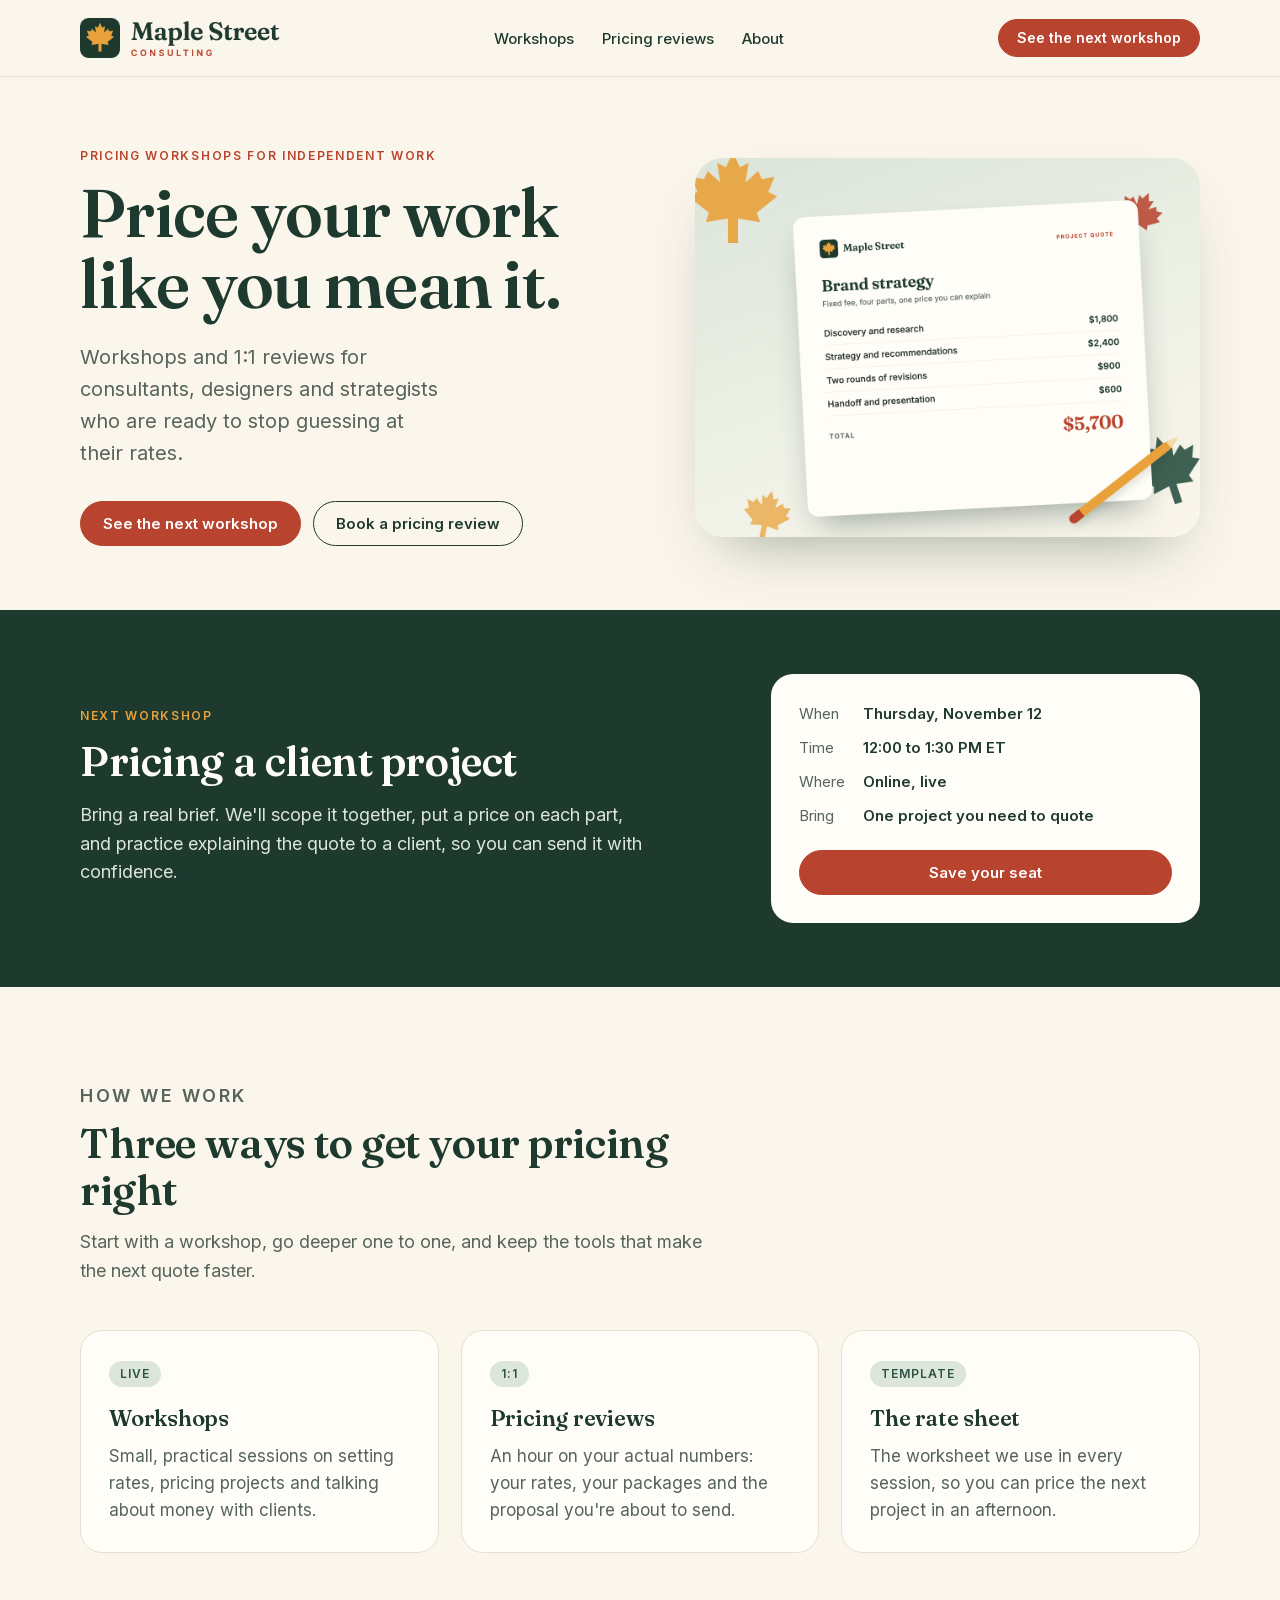
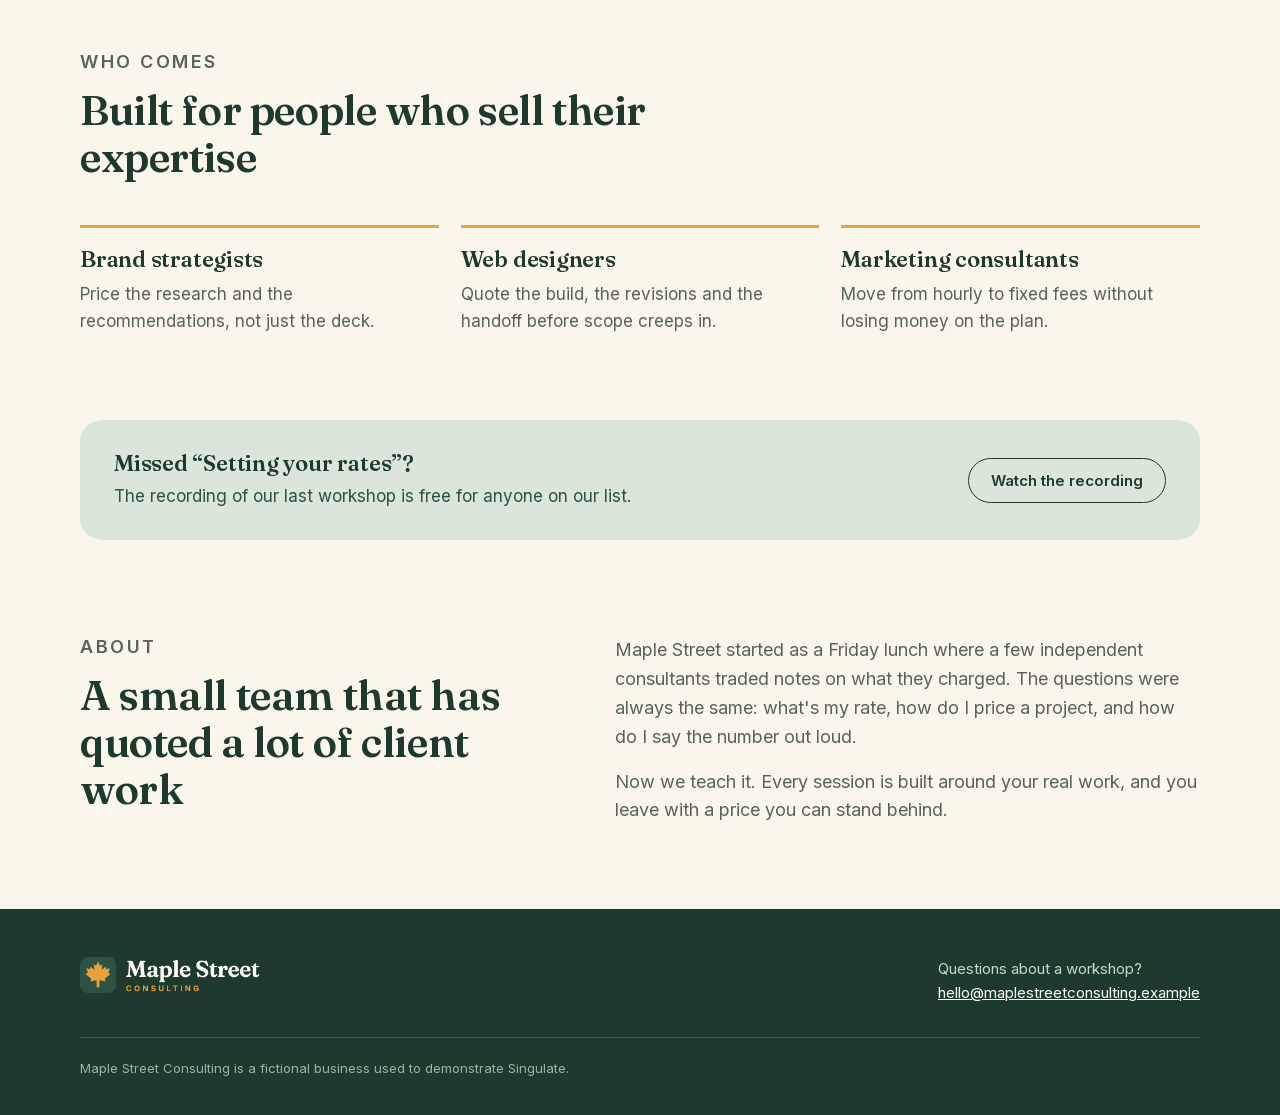
==== index.html @ 3837f45d "Maple Street Consulting demo site (fictional business) Co-Authored-By: Claude Opus 5.5 <noreply@anth" ====
<!doctype html>
<html lang="en">
<head>
<meta charset="utf-8">
<meta name="viewport" content="width=device-width, initial-scale=1">
<title>Maple Street Consulting | Pricing workshops for independent consultants</title>
<meta name="description" content="Workshops and 1:1 pricing reviews for consultants, designers and strategists who are ready to stop guessing at their rates.">
<meta name="robots" content="noindex,nofollow">
<meta name="theme-color" content="#1E3A2F">
<meta property="og:type" content="website">
<meta property="og:site_name" content="Maple Street Consulting">
<meta property="og:title" content="Maple Street Consulting">
<meta property="og:description" content="Workshops and 1:1 pricing reviews for consultants, designers and strategists who are ready to stop guessing at their rates.">
<meta property="og:image" content="https://singulate-ai.github.io/maple-street-consulting/maple-street/og.png">
<link rel="icon" type="image/svg+xml" href="maple-street/mark.svg">
<link rel="icon" type="image/png" sizes="512x512" href="maple-street/icon-512.png">
<link rel="apple-touch-icon" href="maple-street/icon-512.png">
<!-- Maple Street Consulting is a fictional business. Singulate uses it to demonstrate the product. -->
<style>
@font-face{font-family:'Fraunces';src:url(maple-street/fonts/fraunces.woff2) format('woff2');font-weight:400 700;font-display:swap}
@font-face{font-family:'Inter';src:url(maple-street/fonts/inter.woff2) format('woff2');font-weight:400 700;font-display:swap}
:root{
  --forest:#1E3A2F;--forest-2:#2C5243;--maple:#B8432E;--amber:#E9A23B;
  --cream:#FBF6EC;--paper:#FFFDF8;--sage:#DCE5DA;--ink:#1E2A24;--muted:#56645C;--line:#E7DFD0;
  --serif:'Fraunces',Georgia,'Times New Roman',serif;--sans:'Inter',-apple-system,'Segoe UI',Helvetica,Arial,sans-serif;
}
*{box-sizing:border-box}
html{-webkit-text-size-adjust:100%}
body{margin:0;background:var(--cream);color:var(--ink);font:400 17px/1.6 var(--sans)}
img{max-width:100%;height:auto;display:block}
a{color:inherit}
.wrap{width:min(1120px,100% - 40px);margin-inline:auto}
.eyebrow{font:600 12px/1.2 var(--sans);letter-spacing:.14em;text-transform:uppercase;color:var(--maple);margin:0 0 14px}
h1,h2,h3{font-family:var(--serif);font-weight:600;color:var(--forest);letter-spacing:-.01em;margin:0}
h1{font-size:clamp(40px,6vw,68px);line-height:1.04}
h2{font-size:clamp(30px,4vw,42px);line-height:1.12}
h3{font-size:22px;line-height:1.25}
p{margin:0}
.btn{display:inline-flex;align-items:center;gap:8px;padding:14px 22px;border-radius:999px;font:600 15px/1 var(--sans);text-decoration:none;border:1.5px solid var(--forest);transition:transform .15s ease,background .15s ease}
.btn:hover{transform:translateY(-1px)}
.btn-primary{background:var(--maple);border-color:var(--maple);color:#fff}
.btn-ghost{color:var(--forest);background:transparent}

/* header */
header{position:sticky;top:0;z-index:5;background:rgba(251,246,236,.92);backdrop-filter:saturate(140%) blur(8px);border-bottom:1px solid var(--line)}
.nav{display:flex;align-items:center;justify-content:space-between;height:76px}
.brand img{height:40px;width:auto}
.nav ul{display:flex;gap:28px;list-style:none;margin:0;padding:0;font:500 15px/1 var(--sans)}
.nav ul a{text-decoration:none;color:var(--forest)}
.nav .btn{padding:11px 18px;font-size:14px}

/* hero */
.hero{padding:72px 0 64px}
.hero-grid{display:grid;grid-template-columns:1.05fr .95fr;gap:56px;align-items:center}
.hero .lede{font-size:20px;color:var(--muted);max-width:30ch;margin:22px 0 32px}
.hero .actions{display:flex;flex-wrap:wrap;gap:12px}
.hero-art{border-radius:28px;overflow:hidden;box-shadow:0 30px 60px -30px rgba(30,58,47,.45)}

/* next workshop */
.band{background:var(--forest);color:var(--cream);padding:64px 0}
.band h2,.band h3{color:var(--paper)}
.band .eyebrow{color:var(--amber)}
.workshop{display:grid;grid-template-columns:1.2fr .8fr;gap:48px;align-items:center}
.workshop p.body{color:#DCE5DA;font-size:18px;margin-top:16px;max-width:52ch}
.details{background:var(--paper);color:var(--ink);border-radius:22px;padding:28px}
.details dl{margin:0 0 22px;display:grid;grid-template-columns:auto 1fr;gap:10px 18px;font-size:15px}
.details dt{color:var(--muted)}
.details dd{margin:0;font-weight:600;color:var(--forest)}
.details .btn{width:100%;justify-content:center}

/* sections */
section.block{padding:84px 0}
.intro{max-width:640px;margin-bottom:44px}
.intro p{color:var(--muted);font-size:18px;margin-top:14px}
.cards{display:grid;grid-template-columns:repeat(3,1fr);gap:22px}
.card{background:var(--paper);border:1px solid var(--line);border-radius:22px;padding:28px}
.card .tag{display:inline-block;font:600 12px/1 var(--sans);letter-spacing:.08em;text-transform:uppercase;color:var(--forest-2);background:var(--sage);border-radius:999px;padding:7px 11px;margin-bottom:18px}
.card p{color:var(--muted);margin-top:10px}
.who{display:grid;grid-template-columns:repeat(3,1fr);gap:22px}
.who div{border-top:3px solid var(--amber);padding-top:18px}
.who p{color:var(--muted);margin-top:8px}
.past{display:flex;gap:28px;align-items:center;justify-content:space-between;background:var(--sage);border-radius:22px;padding:30px 34px}
.past p{color:var(--forest-2);margin-top:6px}

/* about */
.about{display:grid;grid-template-columns:.9fr 1.1fr;gap:56px;align-items:start}
.about p{color:var(--muted);font-size:18px}
.about p+p{margin-top:16px}

/* footer */
footer{background:var(--forest);color:#C9D6CB;padding:48px 0 36px;font-size:15px}
.foot{display:flex;flex-wrap:wrap;gap:24px;justify-content:space-between;align-items:flex-start}
.foot img{height:36px;width:auto}
.foot a{color:var(--paper)}
.fine{margin-top:32px;padding-top:20px;border-top:1px solid rgba(255,255,255,.15);font-size:13px;color:#9FB3A5}

@media (max-width:900px){
  .hero-grid,.workshop,.about{grid-template-columns:1fr}
  .cards,.who{grid-template-columns:1fr}
  .nav ul{display:none}
  .past{flex-direction:column;align-items:flex-start}
}
</style>
</head>
<body>
<header>
  <div class="wrap nav">
    <a class="brand" href="#top" aria-label="Maple Street Consulting home"><img src="maple-street/logo.png" alt="Maple Street Consulting" width="186" height="40"></a>
    <ul>
      <li><a href="#workshops">Workshops</a></li>
      <li><a href="#reviews">Pricing reviews</a></li>
      <li><a href="#about">About</a></li>
    </ul>
    <a class="btn btn-primary" href="#next">See the next workshop</a>
  </div>
</header>

<main id="top">
  <section class="hero">
    <div class="wrap hero-grid">
      <div>
        <p class="eyebrow">Pricing workshops for independent work</p>
        <h1>Price your work like you mean it.</h1>
        <p class="lede">Workshops and 1:1 reviews for consultants, designers and strategists who are ready to stop guessing at their rates.</p>
        <div class="actions">
          <a class="btn btn-primary" href="#next">See the next workshop</a>
          <a class="btn btn-ghost" href="#reviews">Book a pricing review</a>
        </div>
      </div>
      <div class="hero-art"><img src="maple-street/hero.png" alt="A project quote on a desk, broken into scope, research, revisions and handoff" width="1200" height="900"></div>
    </div>
  </section>

  <section class="band" id="next">
    <div class="wrap workshop">
      <div>
        <p class="eyebrow">Next workshop</p>
        <h2>Pricing a client project</h2>
        <p class="body">Bring a real brief. We'll scope it together, put a price on each part, and practice explaining the quote to a client, so you can send it with confidence.</p>
      </div>
      <div class="details">
        <dl>
          <dt>When</dt><dd>Thursday, November 12</dd>
          <dt>Time</dt><dd>12:00 to 1:30 PM ET</dd>
          <dt>Where</dt><dd>Online, live</dd>
          <dt>Bring</dt><dd>One project you need to quote</dd>
        </dl>
        <a class="btn btn-primary" href="#next">Save your seat</a>
      </div>
    </div>
  </section>

  <section class="block" id="workshops">
    <div class="wrap">
      <div class="intro">
        <p class="eyebrow">How we work</p>
        <h2>Three ways to get your pricing right</h2>
        <p>Start with a workshop, go deeper one to one, and keep the tools that make the next quote faster.</p>
      </div>
      <div class="cards">
        <article class="card">
          <span class="tag">Live</span>
          <h3>Workshops</h3>
          <p>Small, practical sessions on setting rates, pricing projects and talking about money with clients.</p>
        </article>
        <article class="card" id="reviews">
          <span class="tag">1:1</span>
          <h3>Pricing reviews</h3>
          <p>An hour on your actual numbers: your rates, your packages and the proposal you're about to send.</p>
        </article>
        <article class="card">
          <span class="tag">Template</span>
          <h3>The rate sheet</h3>
          <p>The worksheet we use in every session, so you can price the next project in an afternoon.</p>
        </article>
      </div>
    </div>
  </section>

  <section class="block" style="padding-top:0">
    <div class="wrap">
      <div class="intro">
        <p class="eyebrow">Who comes</p>
        <h2>Built for people who sell their expertise</h2>
      </div>
      <div class="who">
        <div><h3>Brand strategists</h3><p>Price the research and the recommendations, not just the deck.</p></div>
        <div><h3>Web designers</h3><p>Quote the build, the revisions and the handoff before scope creeps in.</p></div>
        <div><h3>Marketing consultants</h3><p>Move from hourly to fixed fees without losing money on the plan.</p></div>
      </div>
    </div>
  </section>

  <section class="block" style="padding-top:0">
    <div class="wrap past">
      <div>
        <h3>Missed &ldquo;Setting your rates&rdquo;?</h3>
        <p>The recording of our last workshop is free for anyone on our list.</p>
      </div>
      <a class="btn btn-ghost" href="#next">Watch the recording</a>
    </div>
  </section>

  <section class="block" id="about" style="padding-top:12px">
    <div class="wrap about">
      <div>
        <p class="eyebrow">About</p>
        <h2>A small team that has quoted a lot of client work</h2>
      </div>
      <div>
        <p>Maple Street started as a Friday lunch where a few independent consultants traded notes on what they charged. The questions were always the same: what's my rate, how do I price a project, and how do I say the number out loud.</p>
        <p>Now we teach it. Every session is built around your real work, and you leave with a price you can stand behind.</p>
      </div>
    </div>
  </section>
</main>

<footer>
  <div class="wrap">
    <div class="foot">
      <img src="maple-street/logo-white.png" alt="Maple Street Consulting" width="167" height="36">
      <p>Questions about a workshop?<br><a href="#next">hello@maplestreetconsulting.example</a></p>
    </div>
    <p class="fine">Maple Street Consulting is a fictional business used to demonstrate Singulate.</p>
  </div>
</footer>
</body>
</html>
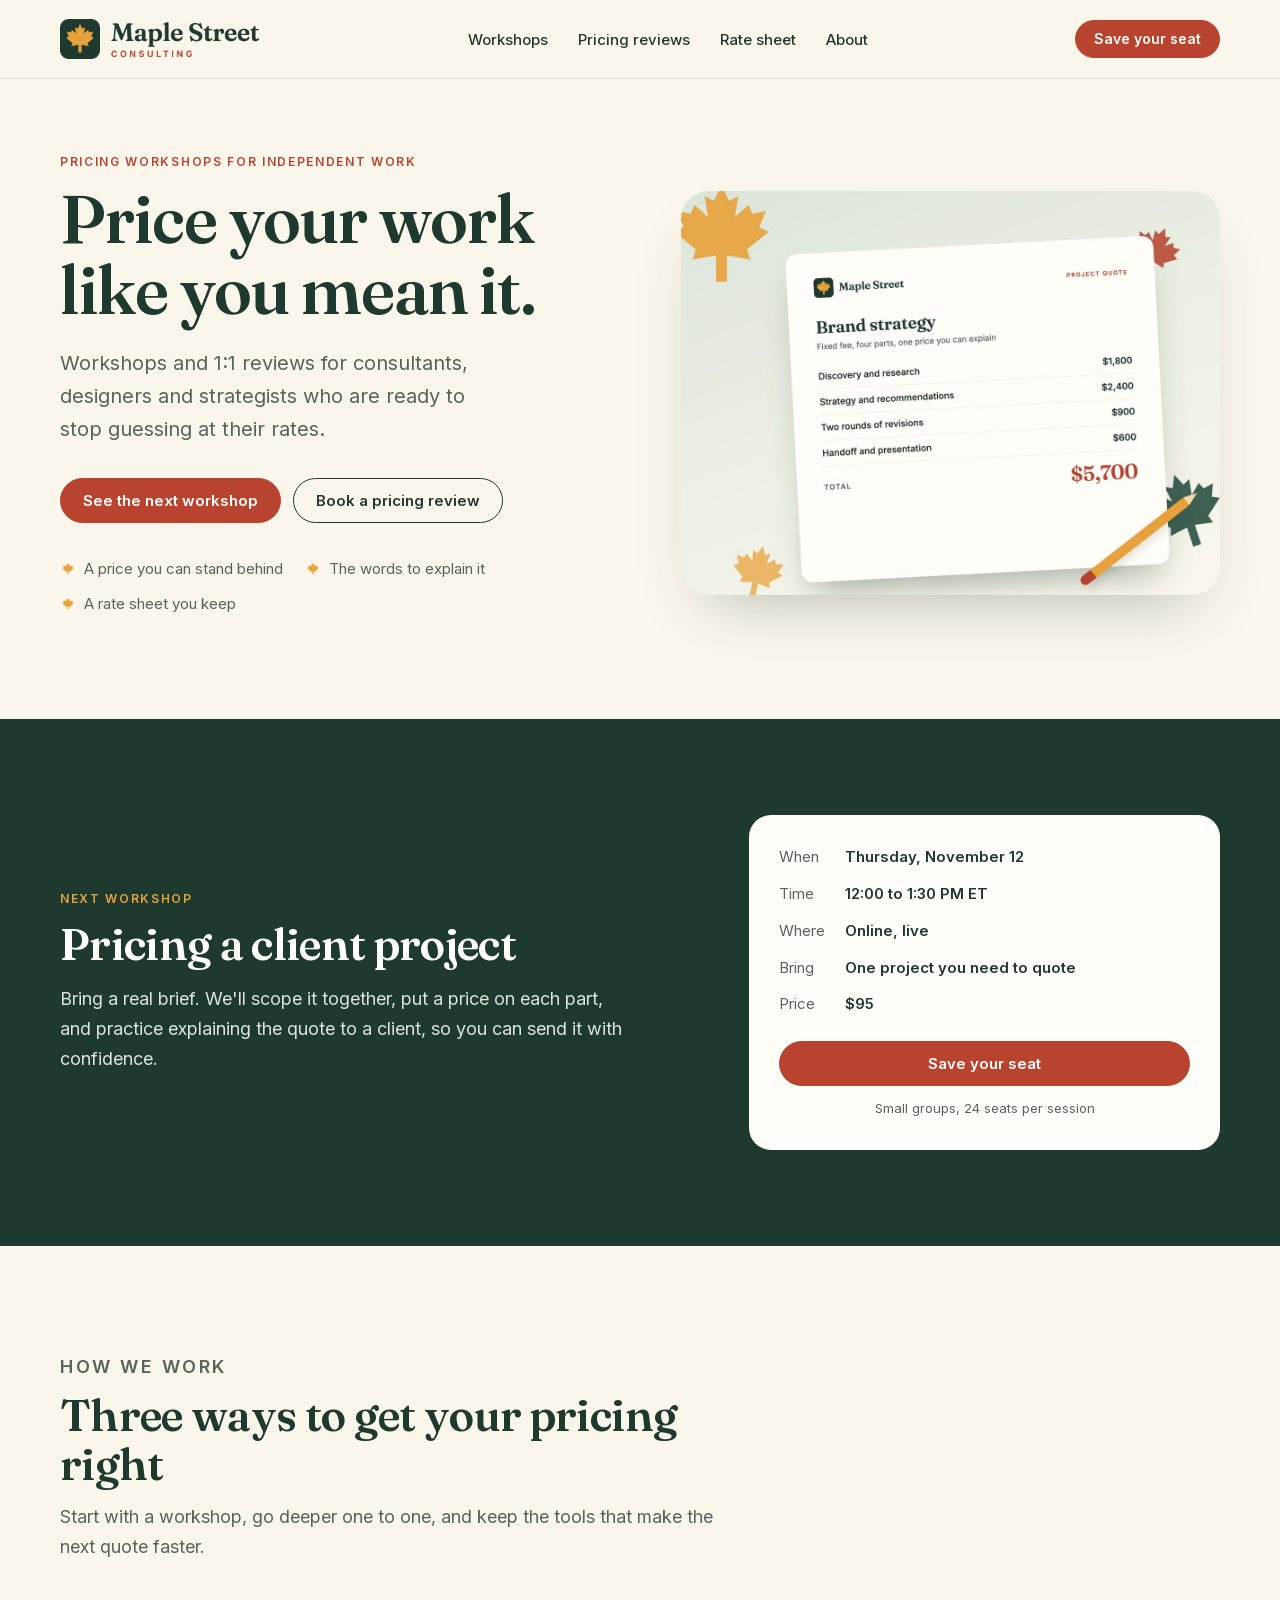
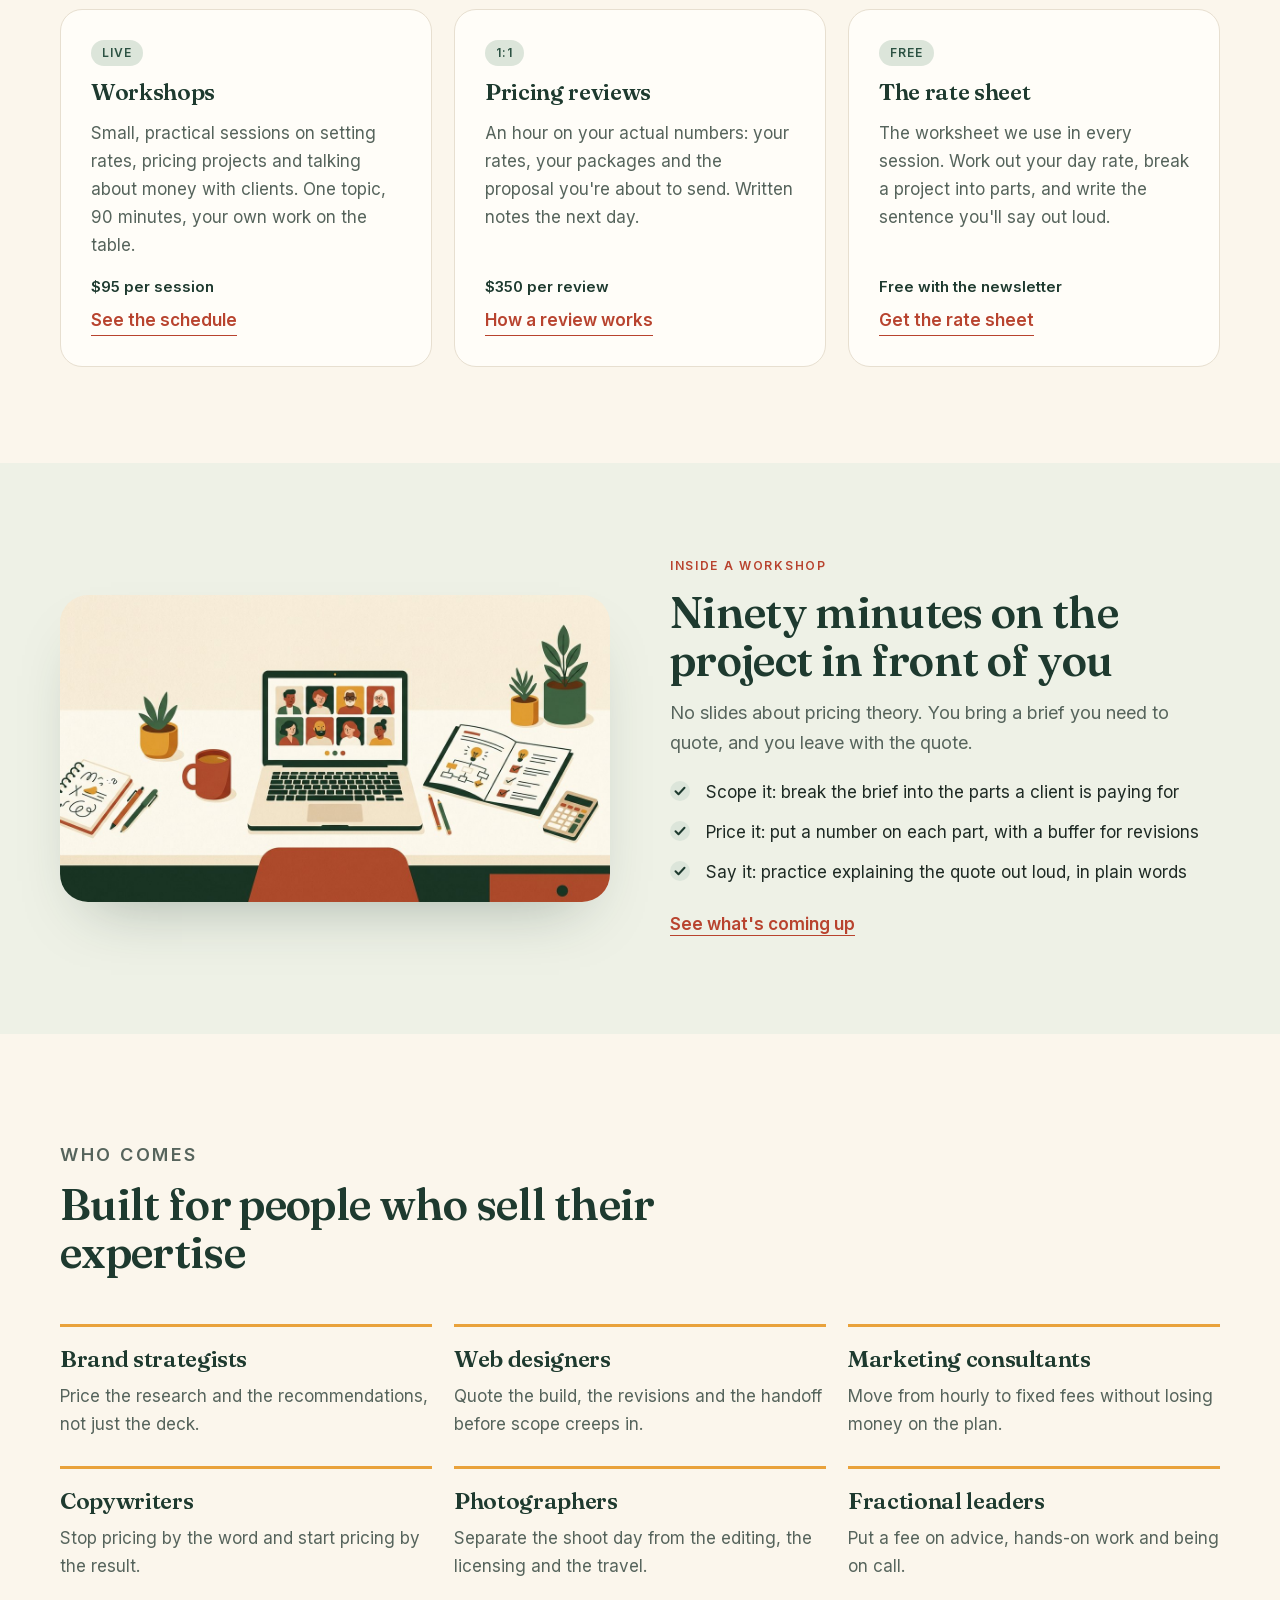
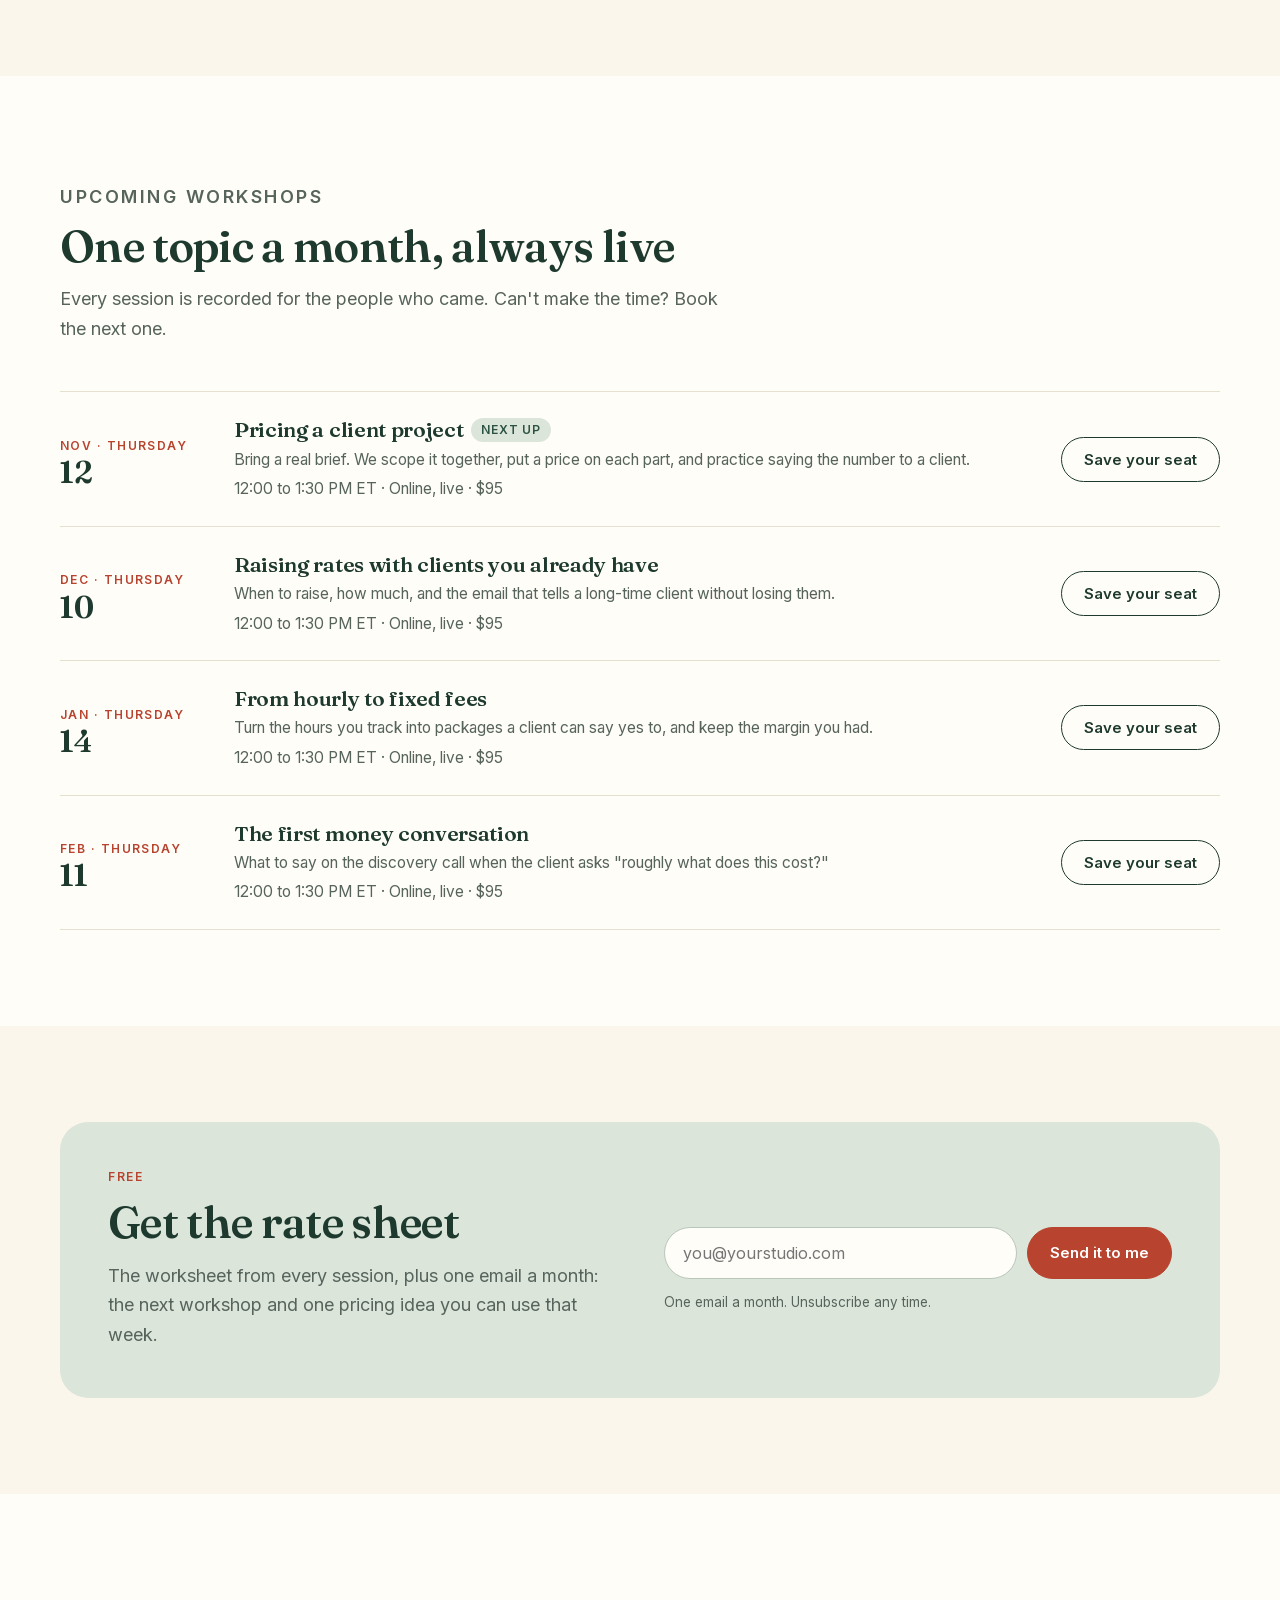
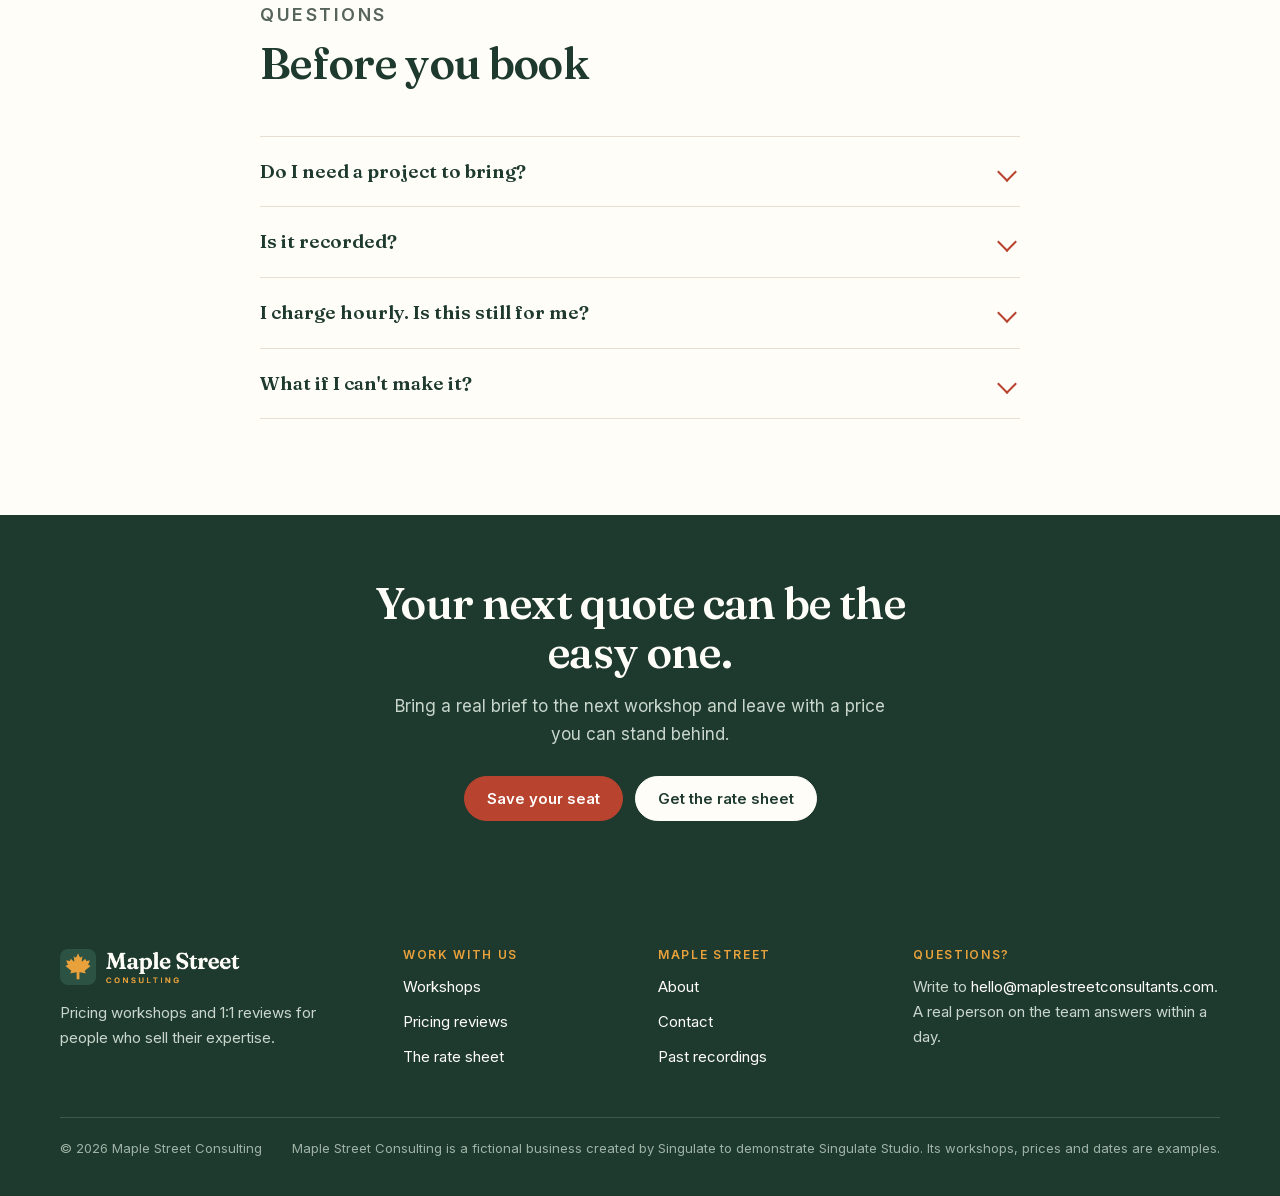
==== commit ad7bb840: "Build out the Maple Street Consulting demo site Five pages (home, workshops, pricing reviews, rate s" ====
--- a/index.html
+++ b/index.html
@@ -5,224 +5,153 @@
 <meta name="viewport" content="width=device-width, initial-scale=1">
 <title>Maple Street Consulting | Pricing workshops for independent consultants</title>
 <meta name="description" content="Workshops and 1:1 pricing reviews for consultants, designers and strategists who are ready to stop guessing at their rates.">
-<meta name="robots" content="noindex,nofollow">
+<meta name="robots" content="noindex">
 <meta name="theme-color" content="#1E3A2F">
+<link rel="canonical" href="https://maplestreetconsultants.com/">
 <meta property="og:type" content="website">
 <meta property="og:site_name" content="Maple Street Consulting">
-<meta property="og:title" content="Maple Street Consulting">
+<meta property="og:title" content="Maple Street Consulting | Pricing workshops for independent consultants">
 <meta property="og:description" content="Workshops and 1:1 pricing reviews for consultants, designers and strategists who are ready to stop guessing at their rates.">
-<meta property="og:image" content="https://singulate-ai.github.io/maple-street-consulting/maple-street/og.png">
-<link rel="icon" type="image/svg+xml" href="maple-street/mark.svg">
-<link rel="icon" type="image/png" sizes="512x512" href="maple-street/icon-512.png">
-<link rel="apple-touch-icon" href="maple-street/icon-512.png">
-<!-- Maple Street Consulting is a fictional business. Singulate uses it to demonstrate the product. -->
-<style>
-@font-face{font-family:'Fraunces';src:url(maple-street/fonts/fraunces.woff2) format('woff2');font-weight:400 700;font-display:swap}
-@font-face{font-family:'Inter';src:url(maple-street/fonts/inter.woff2) format('woff2');font-weight:400 700;font-display:swap}
-:root{
-  --forest:#1E3A2F;--forest-2:#2C5243;--maple:#B8432E;--amber:#E9A23B;
-  --cream:#FBF6EC;--paper:#FFFDF8;--sage:#DCE5DA;--ink:#1E2A24;--muted:#56645C;--line:#E7DFD0;
-  --serif:'Fraunces',Georgia,'Times New Roman',serif;--sans:'Inter',-apple-system,'Segoe UI',Helvetica,Arial,sans-serif;
-}
-*{box-sizing:border-box}
-html{-webkit-text-size-adjust:100%}
-body{margin:0;background:var(--cream);color:var(--ink);font:400 17px/1.6 var(--sans)}
-img{max-width:100%;height:auto;display:block}
-a{color:inherit}
-.wrap{width:min(1120px,100% - 40px);margin-inline:auto}
-.eyebrow{font:600 12px/1.2 var(--sans);letter-spacing:.14em;text-transform:uppercase;color:var(--maple);margin:0 0 14px}
-h1,h2,h3{font-family:var(--serif);font-weight:600;color:var(--forest);letter-spacing:-.01em;margin:0}
-h1{font-size:clamp(40px,6vw,68px);line-height:1.04}
-h2{font-size:clamp(30px,4vw,42px);line-height:1.12}
-h3{font-size:22px;line-height:1.25}
-p{margin:0}
-.btn{display:inline-flex;align-items:center;gap:8px;padding:14px 22px;border-radius:999px;font:600 15px/1 var(--sans);text-decoration:none;border:1.5px solid var(--forest);transition:transform .15s ease,background .15s ease}
-.btn:hover{transform:translateY(-1px)}
-.btn-primary{background:var(--maple);border-color:var(--maple);color:#fff}
-.btn-ghost{color:var(--forest);background:transparent}
-
-/* header */
-header{position:sticky;top:0;z-index:5;background:rgba(251,246,236,.92);backdrop-filter:saturate(140%) blur(8px);border-bottom:1px solid var(--line)}
-.nav{display:flex;align-items:center;justify-content:space-between;height:76px}
-.brand img{height:40px;width:auto}
-.nav ul{display:flex;gap:28px;list-style:none;margin:0;padding:0;font:500 15px/1 var(--sans)}
-.nav ul a{text-decoration:none;color:var(--forest)}
-.nav .btn{padding:11px 18px;font-size:14px}
-
-/* hero */
-.hero{padding:72px 0 64px}
-.hero-grid{display:grid;grid-template-columns:1.05fr .95fr;gap:56px;align-items:center}
-.hero .lede{font-size:20px;color:var(--muted);max-width:30ch;margin:22px 0 32px}
-.hero .actions{display:flex;flex-wrap:wrap;gap:12px}
-.hero-art{border-radius:28px;overflow:hidden;box-shadow:0 30px 60px -30px rgba(30,58,47,.45)}
-
-/* next workshop */
-.band{background:var(--forest);color:var(--cream);padding:64px 0}
-.band h2,.band h3{color:var(--paper)}
-.band .eyebrow{color:var(--amber)}
-.workshop{display:grid;grid-template-columns:1.2fr .8fr;gap:48px;align-items:center}
-.workshop p.body{color:#DCE5DA;font-size:18px;margin-top:16px;max-width:52ch}
-.details{background:var(--paper);color:var(--ink);border-radius:22px;padding:28px}
-.details dl{margin:0 0 22px;display:grid;grid-template-columns:auto 1fr;gap:10px 18px;font-size:15px}
-.details dt{color:var(--muted)}
-.details dd{margin:0;font-weight:600;color:var(--forest)}
-.details .btn{width:100%;justify-content:center}
-
-/* sections */
-section.block{padding:84px 0}
-.intro{max-width:640px;margin-bottom:44px}
-.intro p{color:var(--muted);font-size:18px;margin-top:14px}
-.cards{display:grid;grid-template-columns:repeat(3,1fr);gap:22px}
-.card{background:var(--paper);border:1px solid var(--line);border-radius:22px;padding:28px}
-.card .tag{display:inline-block;font:600 12px/1 var(--sans);letter-spacing:.08em;text-transform:uppercase;color:var(--forest-2);background:var(--sage);border-radius:999px;padding:7px 11px;margin-bottom:18px}
-.card p{color:var(--muted);margin-top:10px}
-.who{display:grid;grid-template-columns:repeat(3,1fr);gap:22px}
-.who div{border-top:3px solid var(--amber);padding-top:18px}
-.who p{color:var(--muted);margin-top:8px}
-.past{display:flex;gap:28px;align-items:center;justify-content:space-between;background:var(--sage);border-radius:22px;padding:30px 34px}
-.past p{color:var(--forest-2);margin-top:6px}
-
-/* about */
-.about{display:grid;grid-template-columns:.9fr 1.1fr;gap:56px;align-items:start}
-.about p{color:var(--muted);font-size:18px}
-.about p+p{margin-top:16px}
-
-/* footer */
-footer{background:var(--forest);color:#C9D6CB;padding:48px 0 36px;font-size:15px}
-.foot{display:flex;flex-wrap:wrap;gap:24px;justify-content:space-between;align-items:flex-start}
-.foot img{height:36px;width:auto}
-.foot a{color:var(--paper)}
-.fine{margin-top:32px;padding-top:20px;border-top:1px solid rgba(255,255,255,.15);font-size:13px;color:#9FB3A5}
-
-@media (max-width:900px){
-  .hero-grid,.workshop,.about{grid-template-columns:1fr}
-  .cards,.who{grid-template-columns:1fr}
-  .nav ul{display:none}
-  .past{flex-direction:column;align-items:flex-start}
-}
-</style>
+<meta property="og:url" content="https://maplestreetconsultants.com/">
+<meta property="og:image" content="https://maplestreetconsultants.com/assets/img/og.png">
+<meta name="twitter:card" content="summary_large_image">
+<link rel="icon" type="image/svg+xml" href="assets/img/mark.svg">
+<link rel="icon" type="image/png" sizes="512x512" href="assets/img/icon-512.png">
+<link rel="apple-touch-icon" href="assets/img/icon-512.png">
+<link rel="preload" href="assets/fonts/fraunces.woff2" as="font" type="font/woff2" crossorigin>
+<link rel="stylesheet" href="assets/css/site.css">
+<script type="application/ld+json">{"@context": "https://schema.org", "@type": "ProfessionalService", "name": "Maple Street Consulting", "url": "https://maplestreetconsultants.com/", "logo": "https://maplestreetconsultants.com/assets/img/logo.png", "image": "https://maplestreetconsultants.com/assets/img/og.png", "email": "hello@maplestreetconsultants.com", "description": "Pricing workshops and 1:1 pricing reviews for independent consultants, designers and strategists.", "slogan": "Price your work like you mean it."}</script>
+<!-- Maple Street Consulting is a fictional business. Singulate uses it to demonstrate Singulate Studio. -->
 </head>
 <body>
-<header>
-  <div class="wrap nav">
-    <a class="brand" href="#top" aria-label="Maple Street Consulting home"><img src="maple-street/logo.png" alt="Maple Street Consulting" width="186" height="40"></a>
-    <ul>
-      <li><a href="#workshops">Workshops</a></li>
-      <li><a href="#reviews">Pricing reviews</a></li>
-      <li><a href="#about">About</a></li>
-    </ul>
-    <a class="btn btn-primary" href="#next">See the next workshop</a>
+<a class="skip" href="#main">Skip to content</a>
+<header class="top">
+  <nav class="wrap nav" aria-label="Main">
+    <a class="brand" href="index.html" aria-label="Maple Street Consulting home"><img src="assets/img/logo.png" alt="Maple Street Consulting" width="186" height="40"></a>
+    <ul class="menu" id="menu"><li><a href="workshops.html">Workshops</a></li><li><a href="pricing-reviews.html">Pricing reviews</a></li><li><a href="rate-sheet.html">Rate sheet</a></li><li><a href="about.html">About</a></li></ul>
+    <a class="btn btn-primary" href="workshops.html#next">Save your seat</a>
+    <button class="burger" type="button" aria-controls="menu" aria-expanded="false" aria-label="Menu"><svg width="20" height="14" viewBox="0 0 20 14"><path d="M1 1h18M1 7h18M1 13h18" stroke="currentColor" stroke-width="2" stroke-linecap="round"/></svg></button>
+  </nav>
+</header>
+<main id="main">
+
+<section class="hero">
+  <div class="wrap hero-grid">
+    <div>
+      <p class="eyebrow">Pricing workshops for independent work</p>
+      <h1>Price your work like you mean it.</h1>
+      <p class="lede">Workshops and 1:1 reviews for consultants, designers and strategists who are ready to stop guessing at their rates.</p>
+      <div class="actions"><a class="btn btn-primary" href="workshops.html#next">See the next workshop</a><a class="btn btn-ghost" href="pricing-reviews.html">Book a pricing review</a></div>
+      <ul class="leave"><li><svg width="16" height="16" viewBox="0 0 100 100" aria-hidden="true"><path fill="#E9A23B" d="M50 12 L55.5 24 L62.5 20.5 L60 36 L70 27 L73 33.5 L83 31.5 L78 43.5 L85 47 L69 60 L71.5 67.5 L54 64.5 L54 84 L46 84 L46 64.5 L28.5 67.5 L31 60 L15 47 L22 43.5 L17 31.5 L27 33.5 L30 27 L40 36 L37.5 20.5 L44.5 24 Z"/></svg>A price you can stand behind</li><li><svg width="16" height="16" viewBox="0 0 100 100" aria-hidden="true"><path fill="#E9A23B" d="M50 12 L55.5 24 L62.5 20.5 L60 36 L70 27 L73 33.5 L83 31.5 L78 43.5 L85 47 L69 60 L71.5 67.5 L54 64.5 L54 84 L46 84 L46 64.5 L28.5 67.5 L31 60 L15 47 L22 43.5 L17 31.5 L27 33.5 L30 27 L40 36 L37.5 20.5 L44.5 24 Z"/></svg>The words to explain it</li><li><svg width="16" height="16" viewBox="0 0 100 100" aria-hidden="true"><path fill="#E9A23B" d="M50 12 L55.5 24 L62.5 20.5 L60 36 L70 27 L73 33.5 L83 31.5 L78 43.5 L85 47 L69 60 L71.5 67.5 L54 64.5 L54 84 L46 84 L46 64.5 L28.5 67.5 L31 60 L15 47 L22 43.5 L17 31.5 L27 33.5 L30 27 L40 36 L37.5 20.5 L44.5 24 Z"/></svg>A rate sheet you keep</li></ul>
+    </div>
+    <div class="art"><img src="assets/img/hero-quote.jpg" width="1200" height="900" alt="A project quote for brand strategy, broken into four priced parts: discovery and research, strategy and recommendations, two rounds of revisions, and handoff, totaling $5,700"></div>
   </div>
-</header>
+</section>
 
-<main id="top">
-  <section class="hero">
-    <div class="wrap hero-grid">
-      <div>
-        <p class="eyebrow">Pricing workshops for independent work</p>
-        <h1>Price your work like you mean it.</h1>
-        <p class="lede">Workshops and 1:1 reviews for consultants, designers and strategists who are ready to stop guessing at their rates.</p>
-        <div class="actions">
-          <a class="btn btn-primary" href="#next">See the next workshop</a>
-          <a class="btn btn-ghost" href="#reviews">Book a pricing review</a>
-        </div>
-      </div>
-      <div class="hero-art"><img src="maple-street/hero.png" alt="A project quote on a desk, broken into scope, research, revisions and handoff" width="1200" height="900"></div>
+<section class="band" id="next">
+  <div class="wrap workshop">
+    <div>
+      <p class="eyebrow">Next workshop</p>
+      <h2>Pricing a client project</h2>
+      <p class="body">Bring a real brief. We'll scope it together, put a price on each part, and practice explaining the quote to a client, so you can send it with confidence.</p>
     </div>
-  </section>
+    <div class="details">
+      <dl><dt>When</dt><dd>Thursday, November 12</dd><dt>Time</dt><dd>12:00 to 1:30 PM ET</dd><dt>Where</dt><dd>Online, live</dd><dt>Bring</dt><dd>One project you need to quote</dd><dt>Price</dt><dd>$95</dd></dl>
+      <a class="btn btn-primary" href="workshops.html#next">Save your seat</a>
+      <p class="seats">Small groups, 24 seats per session</p>
+    </div>
+  </div>
+</section>
 
-  <section class="band" id="next">
-    <div class="wrap workshop">
-      <div>
-        <p class="eyebrow">Next workshop</p>
-        <h2>Pricing a client project</h2>
-        <p class="body">Bring a real brief. We'll scope it together, put a price on each part, and practice explaining the quote to a client, so you can send it with confidence.</p>
-      </div>
-      <div class="details">
-        <dl>
-          <dt>When</dt><dd>Thursday, November 12</dd>
-          <dt>Time</dt><dd>12:00 to 1:30 PM ET</dd>
-          <dt>Where</dt><dd>Online, live</dd>
-          <dt>Bring</dt><dd>One project you need to quote</dd>
-        </dl>
-        <a class="btn btn-primary" href="#next">Save your seat</a>
-      </div>
+<section>
+  <div class="wrap">
+    <div class="intro"><p class="eyebrow">How we work</p><h2>Three ways to get your pricing right</h2><p>Start with a workshop, go deeper one to one, and keep the tools that make the next quote faster.</p></div>
+    <div class="cards">
+      <article class="card"><span class="tag">Live</span><h3>Workshops</h3><p>Small, practical sessions on setting rates, pricing projects and talking about money with clients. One topic, 90 minutes, your own work on the table.</p><span class="price">$95 per session</span><a class="textlink" href="workshops.html">See the schedule</a></article>
+      <article class="card"><span class="tag">1:1</span><h3>Pricing reviews</h3><p>An hour on your actual numbers: your rates, your packages and the proposal you're about to send. Written notes the next day.</p><span class="price">$350 per review</span><a class="textlink" href="pricing-reviews.html">How a review works</a></article>
+      <article class="card"><span class="tag">Free</span><h3>The rate sheet</h3><p>The worksheet we use in every session. Work out your day rate, break a project into parts, and write the sentence you'll say out loud.</p><span class="price">Free with the newsletter</span><a class="textlink" href="rate-sheet.html">Get the rate sheet</a></article>
     </div>
-  </section>
+  </div>
+</section>
 
-  <section class="block" id="workshops">
-    <div class="wrap">
-      <div class="intro">
-        <p class="eyebrow">How we work</p>
-        <h2>Three ways to get your pricing right</h2>
-        <p>Start with a workshop, go deeper one to one, and keep the tools that make the next quote faster.</p>
-      </div>
-      <div class="cards">
-        <article class="card">
-          <span class="tag">Live</span>
-          <h3>Workshops</h3>
-          <p>Small, practical sessions on setting rates, pricing projects and talking about money with clients.</p>
-        </article>
-        <article class="card" id="reviews">
-          <span class="tag">1:1</span>
-          <h3>Pricing reviews</h3>
-          <p>An hour on your actual numbers: your rates, your packages and the proposal you're about to send.</p>
-        </article>
-        <article class="card">
-          <span class="tag">Template</span>
-          <h3>The rate sheet</h3>
-          <p>The worksheet we use in every session, so you can price the next project in an afternoon.</p>
-        </article>
-      </div>
+<section class="sage">
+  <div class="wrap split">
+    <div class="art"><img src="assets/img/workshop-scene.jpg" width="1200" height="670" alt="Illustration of an online workshop: a laptop showing eight participants on a desk with a notebook, coffee and a calculator"></div>
+    <div>
+      <p class="eyebrow">Inside a workshop</p>
+      <h2>Ninety minutes on the project in front of you</h2>
+      <p class="muted" style="margin-top:14px;font-size:18px">No slides about pricing theory. You bring a brief you need to quote, and you leave with the quote.</p>
+      <ul class="checks"><li><svg width="20" height="20" viewBox="0 0 20 20" aria-hidden="true"><circle cx="10" cy="10" r="10" fill="#DCE5DA"/><path d="M5.5 10.3l3 3 6-6.5" fill="none" stroke="#1E3A2F" stroke-width="2" stroke-linecap="round" stroke-linejoin="round"/></svg><span>Scope it: break the brief into the parts a client is paying for</span></li><li><svg width="20" height="20" viewBox="0 0 20 20" aria-hidden="true"><circle cx="10" cy="10" r="10" fill="#DCE5DA"/><path d="M5.5 10.3l3 3 6-6.5" fill="none" stroke="#1E3A2F" stroke-width="2" stroke-linecap="round" stroke-linejoin="round"/></svg><span>Price it: put a number on each part, with a buffer for revisions</span></li><li><svg width="20" height="20" viewBox="0 0 20 20" aria-hidden="true"><circle cx="10" cy="10" r="10" fill="#DCE5DA"/><path d="M5.5 10.3l3 3 6-6.5" fill="none" stroke="#1E3A2F" stroke-width="2" stroke-linecap="round" stroke-linejoin="round"/></svg><span>Say it: practice explaining the quote out loud, in plain words</span></li></ul>
+      <p style="margin-top:24px"><a class="textlink" href="workshops.html">See what's coming up</a></p>
     </div>
-  </section>
+  </div>
+</section>
 
-  <section class="block" style="padding-top:0">
-    <div class="wrap">
-      <div class="intro">
-        <p class="eyebrow">Who comes</p>
-        <h2>Built for people who sell their expertise</h2>
-      </div>
-      <div class="who">
-        <div><h3>Brand strategists</h3><p>Price the research and the recommendations, not just the deck.</p></div>
-        <div><h3>Web designers</h3><p>Quote the build, the revisions and the handoff before scope creeps in.</p></div>
-        <div><h3>Marketing consultants</h3><p>Move from hourly to fixed fees without losing money on the plan.</p></div>
-      </div>
+<section>
+  <div class="wrap">
+    <div class="intro"><p class="eyebrow">Who comes</p><h2>Built for people who sell their expertise</h2></div>
+    <div class="who">
+      <div><h3>Brand strategists</h3><p>Price the research and the recommendations, not just the deck.</p></div>
+      <div><h3>Web designers</h3><p>Quote the build, the revisions and the handoff before scope creeps in.</p></div>
+      <div><h3>Marketing consultants</h3><p>Move from hourly to fixed fees without losing money on the plan.</p></div>
+      <div><h3>Copywriters</h3><p>Stop pricing by the word and start pricing by the result.</p></div>
+      <div><h3>Photographers</h3><p>Separate the shoot day from the editing, the licensing and the travel.</p></div>
+      <div><h3>Fractional leaders</h3><p>Put a fee on advice, hands-on work and being on call.</p></div>
     </div>
-  </section>
+  </div>
+</section>
 
-  <section class="block" style="padding-top:0">
-    <div class="wrap past">
-      <div>
-        <h3>Missed &ldquo;Setting your rates&rdquo;?</h3>
-        <p>The recording of our last workshop is free for anyone on our list.</p>
-      </div>
-      <a class="btn btn-ghost" href="#next">Watch the recording</a>
-    </div>
-  </section>
+<section class="paper">
+  <div class="wrap">
+    <div class="intro"><p class="eyebrow">Upcoming workshops</p><h2>One topic a month, always live</h2><p>Every session is recorded for the people who came. Can't make the time? Book the next one.</p></div>
+    <ul class="schedule"><li><div class="date"><span>Nov &middot; Thursday</span><b>12</b></div><div><h3>Pricing a client project<span class="pill">Next up</span></h3><p>Bring a real brief. We scope it together, put a price on each part, and practice saying the number to a client.</p><p>12:00 to 1:30 PM ET &middot; Online, live &middot; $95</p></div><a class="btn btn-ghost" href="workshops.html#next">Save your seat</a></li><li><div class="date"><span>Dec &middot; Thursday</span><b>10</b></div><div><h3>Raising rates with clients you already have</h3><p>When to raise, how much, and the email that tells a long-time client without losing them.</p><p>12:00 to 1:30 PM ET &middot; Online, live &middot; $95</p></div><a class="btn btn-ghost" href="workshops.html#next">Save your seat</a></li><li><div class="date"><span>Jan &middot; Thursday</span><b>14</b></div><div><h3>From hourly to fixed fees</h3><p>Turn the hours you track into packages a client can say yes to, and keep the margin you had.</p><p>12:00 to 1:30 PM ET &middot; Online, live &middot; $95</p></div><a class="btn btn-ghost" href="workshops.html#next">Save your seat</a></li><li><div class="date"><span>Feb &middot; Thursday</span><b>11</b></div><div><h3>The first money conversation</h3><p>What to say on the discovery call when the client asks "roughly what does this cost?"</p><p>12:00 to 1:30 PM ET &middot; Online, live &middot; $95</p></div><a class="btn btn-ghost" href="workshops.html#next">Save your seat</a></li></ul>
+  </div>
+</section>
 
-  <section class="block" id="about" style="padding-top:12px">
-    <div class="wrap about">
-      <div>
-        <p class="eyebrow">About</p>
-        <h2>A small team that has quoted a lot of client work</h2>
-      </div>
-      <div>
-        <p>Maple Street started as a Friday lunch where a few independent consultants traded notes on what they charged. The questions were always the same: what's my rate, how do I price a project, and how do I say the number out loud.</p>
-        <p>Now we teach it. Every session is built around your real work, and you leave with a price you can stand behind.</p>
-      </div>
-    </div>
-  </section>
+<section>
+  <div class="wrap">
+    <div class="signup">
+  <div><p class="eyebrow">Free</p><h2>Get the rate sheet</h2><p class="muted" style="margin-top:14px;font-size:18px">The worksheet from every session, plus one email a month: the next workshop and one pricing idea you can use that week.</p></div>
+  <div>
+    <form class="form" data-demo>
+      <label class="skip" for="email-Send">Email address</label>
+      <input id="email-Send" type="email" required placeholder="you@yourstudio.com" autocomplete="email">
+      <button class="btn btn-primary" type="submit">Send it to me</button>
+    </form>
+    <p class="thanks" role="status">Thanks. Maple Street is a demo business, so nothing was sent and your address wasn't stored.</p>
+    <p class="form-note">One email a month. Unsubscribe any time.</p>
+  </div>
+</div>
+  </div>
+</section>
+
+<section class="paper">
+  <div class="narrow">
+    <div class="intro"><p class="eyebrow">Questions</p><h2>Before you book</h2></div>
+    <div class="faq"><details><summary>Do I need a project to bring?</summary><div class="a">It helps a lot. If you don't have one right now, bring the last project you quoted. You'll see what you'd change.</div></details><details><summary>Is it recorded?</summary><div class="a">Yes. Everyone who registers gets the recording and the worksheet the next morning, whether they made it live or not.</div></details><details><summary>I charge hourly. Is this still for me?</summary><div class="a">Yes. Most people who come start there. The workshops show you how to turn hours into parts a client can see and agree to pay for.</div></details><details><summary>What if I can't make it?</summary><div class="a">Move to any later workshop, no charge. Write to us before the session starts.</div></details></div>
+  </div>
+</section>
+
+<section class="band tight">
+  <div class="wrap cta">
+    <h2>Your next quote can be the easy one.</h2>
+    <p>Bring a real brief to the next workshop and leave with a price you can stand behind.</p>
+    <div class="actions"><a class="btn btn-primary" href="workshops.html#next">Save your seat</a><a class="btn btn-light" href="rate-sheet.html">Get the rate sheet</a></div>
+  </div>
+</section>
+
 </main>
-
 <footer>
   <div class="wrap">
     <div class="foot">
-      <img src="maple-street/logo-white.png" alt="Maple Street Consulting" width="167" height="36">
-      <p>Questions about a workshop?<br><a href="#next">hello@maplestreetconsulting.example</a></p>
+      <div><img src="assets/img/logo-white.png" alt="Maple Street Consulting" width="167" height="36"><p>Pricing workshops and 1:1 reviews for people who sell their expertise.</p></div>
+      <div><h4>Work with us</h4><ul><li><a href="workshops.html">Workshops</a></li><li><a href="pricing-reviews.html">Pricing reviews</a></li><li><a href="rate-sheet.html">The rate sheet</a></li></ul></div>
+      <div><h4>Maple Street</h4><ul><li><a href="about.html">About</a></li><li><a href="mailto:hello@maplestreetconsultants.com">Contact</a></li><li><a href="workshops.html#recording">Past recordings</a></li></ul></div>
+      <div><h4>Questions?</h4><p>Write to <a href="mailto:hello@maplestreetconsultants.com">hello@maplestreetconsultants.com</a>. A real person on the team answers within a day.</p></div>
     </div>
-    <p class="fine">Maple Street Consulting is a fictional business used to demonstrate Singulate.</p>
+    <div class="fine"><span>&copy; 2026 Maple Street Consulting</span><span>Maple Street Consulting is a fictional business created by Singulate to demonstrate Singulate Studio. Its workshops, prices and dates are examples.</span></div>
   </div>
 </footer>
+<script src="assets/js/site.js"></script>
 </body>
 </html>
--- a/assets/css/site.css
+++ b/assets/css/site.css
@@ -0,0 +1,188 @@
+@font-face{font-family:'Fraunces';src:url(../fonts/fraunces.woff2) format('woff2');font-weight:300 900;font-display:swap}
+@font-face{font-family:'Inter';src:url(../fonts/inter.woff2) format('woff2');font-weight:300 900;font-display:swap}
+:root{
+  --forest:#1E3A2F;--forest-2:#2C5243;--maple:#B8432E;--maple-dark:#9C3624;--amber:#E9A23B;
+  --cream:#FBF6EC;--paper:#FFFDF8;--sage:#DCE5DA;--sage-2:#EEF1E6;--ink:#1E2A24;--muted:#56645C;--line:#E7DFD0;
+  --serif:'Fraunces',Georgia,'Times New Roman',serif;--sans:'Inter',-apple-system,'Segoe UI',Helvetica,Arial,sans-serif;
+  --radius:22px;--shadow:0 30px 60px -30px rgba(30,58,47,.35);
+}
+*{box-sizing:border-box}
+html{-webkit-text-size-adjust:100%;scroll-behavior:smooth}
+body{margin:0;background:var(--cream);color:var(--ink);font:400 17px/1.65 var(--sans);-webkit-font-smoothing:antialiased}
+img{max-width:100%;height:auto;display:block}
+a{color:inherit}
+p{margin:0}
+h1,h2,h3,h4{font-family:var(--serif);font-weight:600;color:var(--forest);letter-spacing:-.015em;margin:0}
+h1{font-size:clamp(40px,5.6vw,68px);line-height:1.04}
+h2{font-size:clamp(30px,3.8vw,44px);line-height:1.1}
+h3{font-size:23px;line-height:1.25}
+.wrap{width:min(1160px,100% - 40px);margin-inline:auto}
+.narrow{width:min(760px,100% - 40px);margin-inline:auto}
+.eyebrow{font:600 12px/1.2 var(--sans);letter-spacing:.14em;text-transform:uppercase;color:var(--maple);margin:0 0 14px}
+.lede{font-size:20px;color:var(--muted);max-width:34ch}
+.muted{color:var(--muted)}
+.skip{position:absolute;left:-999px;top:8px;background:var(--forest);color:#fff;padding:10px 14px;border-radius:8px;z-index:20}
+.skip:focus{left:12px}
+:focus-visible{outline:3px solid var(--amber);outline-offset:3px;border-radius:6px}
+
+/* buttons */
+.btn{display:inline-flex;align-items:center;justify-content:center;gap:8px;padding:14px 22px;border-radius:999px;font:600 15px/1 var(--sans);text-decoration:none;border:1.5px solid var(--forest);transition:transform .15s ease,background .15s ease,color .15s ease;cursor:pointer}
+.btn:hover{transform:translateY(-1px)}
+.btn-primary{background:var(--maple);border-color:var(--maple);color:#fff}
+.btn-primary:hover{background:var(--maple-dark);border-color:var(--maple-dark)}
+.btn-ghost{color:var(--forest);background:transparent}
+.btn-ghost:hover{background:var(--sage-2)}
+.btn-light{background:var(--paper);border-color:var(--paper);color:var(--forest)}
+.textlink{font-weight:600;color:var(--maple);text-decoration:none;border-bottom:1.5px solid currentColor;padding-bottom:1px}
+
+/* header */
+.top{position:sticky;top:0;z-index:10;background:rgba(251,246,236,.94);backdrop-filter:saturate(140%) blur(8px);border-bottom:1px solid var(--line)}
+.nav{display:flex;align-items:center;justify-content:space-between;height:78px;gap:24px}
+.brand img{height:40px;width:auto}
+.menu{display:flex;align-items:center;gap:30px;list-style:none;margin:0;padding:0;font:500 15px/1 var(--sans)}
+.menu a{text-decoration:none;color:var(--forest);padding:8px 0;border-bottom:2px solid transparent}
+.menu a:hover,.menu a[aria-current=page]{border-bottom-color:var(--amber)}
+.nav .btn{padding:11px 18px;font-size:14px}
+.burger{display:none;background:none;border:1.5px solid var(--line);border-radius:12px;width:44px;height:44px;cursor:pointer;color:var(--forest)}
+.burger svg{margin:auto}
+
+/* sections */
+section{padding:96px 0}
+.tight{padding:64px 0}
+.band{background:var(--forest);color:var(--cream)}
+.band h2,.band h3{color:var(--paper)}
+.band .eyebrow{color:var(--amber)}
+.band .muted,.band .lede{color:#C9D6CB}
+.sage{background:var(--sage-2)}
+.paper{background:var(--paper)}
+.intro{max-width:660px;margin-bottom:48px}
+.intro p{color:var(--muted);font-size:18px;margin-top:14px}
+.band .intro p{color:#C9D6CB}
+
+/* hero */
+.hero{padding:76px 0 88px}
+.hero-grid{display:grid;grid-template-columns:1.02fr .98fr;gap:60px;align-items:center}
+.hero .lede{margin:22px 0 32px}
+.actions{display:flex;flex-wrap:wrap;gap:12px}
+.art{border-radius:28px;overflow:hidden;box-shadow:var(--shadow)}
+.leave{display:flex;flex-wrap:wrap;gap:10px 22px;margin-top:34px;padding:0;list-style:none;color:var(--muted);font-size:15px}
+.leave li{display:flex;align-items:center;gap:8px}
+.leave svg{flex:none}
+.page-hero{padding:72px 0 56px}
+.page-hero .lede{margin-top:20px;max-width:48ch}
+
+/* cards */
+.cards{display:grid;grid-template-columns:repeat(3,1fr);gap:22px}
+.card{background:var(--paper);border:1px solid var(--line);border-radius:var(--radius);padding:30px;display:flex;flex-direction:column;gap:12px}
+.card .tag{align-self:flex-start;font:600 12px/1 var(--sans);letter-spacing:.08em;text-transform:uppercase;color:var(--forest-2);background:var(--sage);border-radius:999px;padding:7px 11px}
+.card p{color:var(--muted)}
+.card .price{font:600 15px/1 var(--sans);color:var(--forest);margin-top:auto;padding-top:8px}
+.card .textlink{align-self:flex-start}
+
+/* next workshop */
+.workshop{display:grid;grid-template-columns:1.15fr .85fr;gap:52px;align-items:center}
+.workshop .body{font-size:18px;margin-top:16px;max-width:52ch;color:#DCE5DA}
+.details{background:var(--paper);color:var(--ink);border-radius:var(--radius);padding:30px}
+.details dl{margin:0 0 24px;display:grid;grid-template-columns:auto 1fr;gap:12px 20px;font-size:15px}
+.details dt{color:var(--muted)}
+.details dd{margin:0;font-weight:600;color:var(--forest)}
+.details .btn{width:100%}
+.seats{margin-top:12px;font-size:13px;color:var(--muted);text-align:center}
+
+/* steps */
+.steps{display:grid;grid-template-columns:repeat(3,1fr);gap:22px;counter-reset:s;list-style:none;margin:0;padding:0}
+.steps li{position:relative;padding:28px;border-radius:var(--radius);background:var(--paper);border:1px solid var(--line)}
+.steps li::before{counter-increment:s;content:counter(s);display:grid;place-items:center;width:38px;height:38px;border-radius:50%;background:var(--forest);color:var(--paper);font:600 16px/1 var(--sans);margin-bottom:16px}
+.steps .time{font:600 12px/1 var(--sans);letter-spacing:.1em;text-transform:uppercase;color:var(--maple);margin-bottom:8px}
+.steps p{color:var(--muted);margin-top:8px}
+.split{display:grid;grid-template-columns:1fr 1fr;gap:60px;align-items:center}
+.split.flip .art{order:2}
+
+/* who */
+.who{display:grid;grid-template-columns:repeat(3,1fr);gap:28px 22px}
+.who div{border-top:3px solid var(--amber);padding-top:18px}
+.who p{color:var(--muted);margin-top:8px}
+
+/* schedule */
+.schedule{list-style:none;margin:0;padding:0;border-top:1px solid var(--line)}
+.schedule li{display:grid;grid-template-columns:150px 1fr auto;gap:24px;align-items:center;padding:24px 0;border-bottom:1px solid var(--line)}
+.date{font-family:var(--serif);color:var(--forest)}
+.date b{display:block;font-size:30px;line-height:1;font-weight:600}
+.date span{font:600 12px/1 var(--sans);letter-spacing:.12em;text-transform:uppercase;color:var(--maple)}
+.schedule h3{font-size:21px}
+.schedule p{color:var(--muted);margin-top:4px;font-size:15.5px}
+.pill{display:inline-block;font:600 12px/1 var(--sans);letter-spacing:.06em;text-transform:uppercase;padding:6px 10px;border-radius:999px;background:var(--sage);color:var(--forest-2);margin-left:8px;vertical-align:3px}
+
+/* lists */
+.checks{list-style:none;margin:20px 0 0;padding:0;display:grid;gap:12px}
+.checks li{display:grid;grid-template-columns:24px 1fr;gap:12px}
+.checks svg{margin-top:3px}
+.inside{display:grid;grid-template-columns:repeat(2,1fr);gap:18px}
+.inside div{padding:22px;border-radius:18px;background:var(--paper);border:1px solid var(--line)}
+.inside h3{font-size:19px}
+.inside p{color:var(--muted);margin-top:6px;font-size:15.5px}
+.principles{display:grid;grid-template-columns:repeat(3,1fr);gap:22px}
+.principles div{padding:28px;border-radius:var(--radius);background:var(--paper);border:1px solid var(--line)}
+.principles p{color:var(--muted);margin-top:8px}
+
+/* price box */
+.pricebox{background:var(--paper);border:1px solid var(--line);border-radius:var(--radius);padding:32px;box-shadow:var(--shadow)}
+.pricebox .amount{font:600 52px/1 var(--serif);color:var(--forest)}
+.pricebox .per{color:var(--muted);margin:6px 0 20px}
+
+/* signup */
+.signup{display:grid;grid-template-columns:1fr 1fr;gap:48px;align-items:center;background:var(--sage);border-radius:28px;padding:48px}
+.form{display:flex;gap:10px;flex-wrap:wrap;margin-top:20px}
+.form input{flex:1 1 220px;min-width:0;height:52px;padding:0 18px;border-radius:999px;border:1.5px solid #B9C7BB;background:var(--paper);font:400 16px/1 var(--sans);color:var(--ink)}
+.form input:focus{outline:none;border-color:var(--forest);box-shadow:0 0 0 4px rgba(30,58,47,.12)}
+.form .btn{height:52px}
+.form-note{font-size:13.5px;color:var(--muted);margin-top:12px}
+.thanks{display:none;margin-top:16px;padding:14px 18px;border-radius:14px;background:var(--paper);font-size:15px;color:var(--forest)}
+.form.sent+.thanks{display:block}
+
+/* faq */
+.faq{border-top:1px solid var(--line)}
+.faq details{border-bottom:1px solid var(--line)}
+.faq summary{list-style:none;cursor:pointer;display:flex;justify-content:space-between;align-items:center;gap:20px;padding:22px 0;font:600 19px/1.35 var(--serif);color:var(--forest)}
+.faq summary::-webkit-details-marker{display:none}
+.faq summary::after{content:"";flex:none;width:12px;height:12px;border-right:2px solid var(--maple);border-bottom:2px solid var(--maple);transform:rotate(45deg);transition:transform .2s;margin-right:6px}
+.faq details[open] summary::after{transform:rotate(225deg)}
+.faq .a{padding:0 0 24px;color:var(--muted);max-width:64ch}
+
+/* cta */
+.cta{text-align:center}
+.cta h2{max-width:20ch;margin:0 auto}
+.cta p{color:#C9D6CB;margin:16px auto 28px;max-width:46ch}
+.cta .actions{justify-content:center}
+
+/* footer */
+footer{background:var(--forest);color:#C9D6CB;padding:64px 0 36px;font-size:15px}
+.foot{display:grid;grid-template-columns:1.4fr 1fr 1fr 1.4fr;gap:36px}
+.foot img{height:36px;width:auto;margin-bottom:16px}
+.foot h4{font:600 12px/1 var(--sans);letter-spacing:.14em;text-transform:uppercase;color:var(--amber);margin-bottom:14px}
+.foot ul{list-style:none;margin:0;padding:0;display:grid;gap:10px}
+.foot a{color:var(--paper);text-decoration:none}
+.foot a:hover{text-decoration:underline}
+.fine{margin-top:48px;padding-top:20px;border-top:1px solid rgba(255,255,255,.15);font-size:13px;color:#9FB3A5;display:flex;flex-wrap:wrap;justify-content:space-between;gap:12px}
+
+@media (max-width:980px){
+  .hero-grid,.workshop,.split,.signup{grid-template-columns:1fr}
+  .split.flip .art{order:0}
+  .cards,.steps,.who,.principles{grid-template-columns:1fr 1fr}
+  .foot{grid-template-columns:1fr 1fr}
+}
+@media (max-width:760px){
+  section{padding:68px 0}
+  .hero{padding:48px 0 64px}
+  .menu{display:none;position:absolute;left:0;right:0;top:78px;flex-direction:column;align-items:stretch;gap:0;background:var(--cream);border-bottom:1px solid var(--line);padding:8px 20px 18px}
+  .menu.open{display:flex}
+  .menu a{display:block;padding:14px 0;border-bottom:1px solid var(--line)}
+  .menu a:hover,.menu a[aria-current=page]{border-bottom-color:var(--line);color:var(--maple)}
+  .burger{display:grid}
+  .nav .btn{display:none}
+  .cards,.steps,.who,.principles,.inside{grid-template-columns:1fr}
+  .schedule li{grid-template-columns:1fr;gap:10px}
+  .signup{padding:32px 24px}
+  .foot{grid-template-columns:1fr}
+}
+@media (prefers-reduced-motion:reduce){html{scroll-behavior:auto}*{transition:none!important}}
